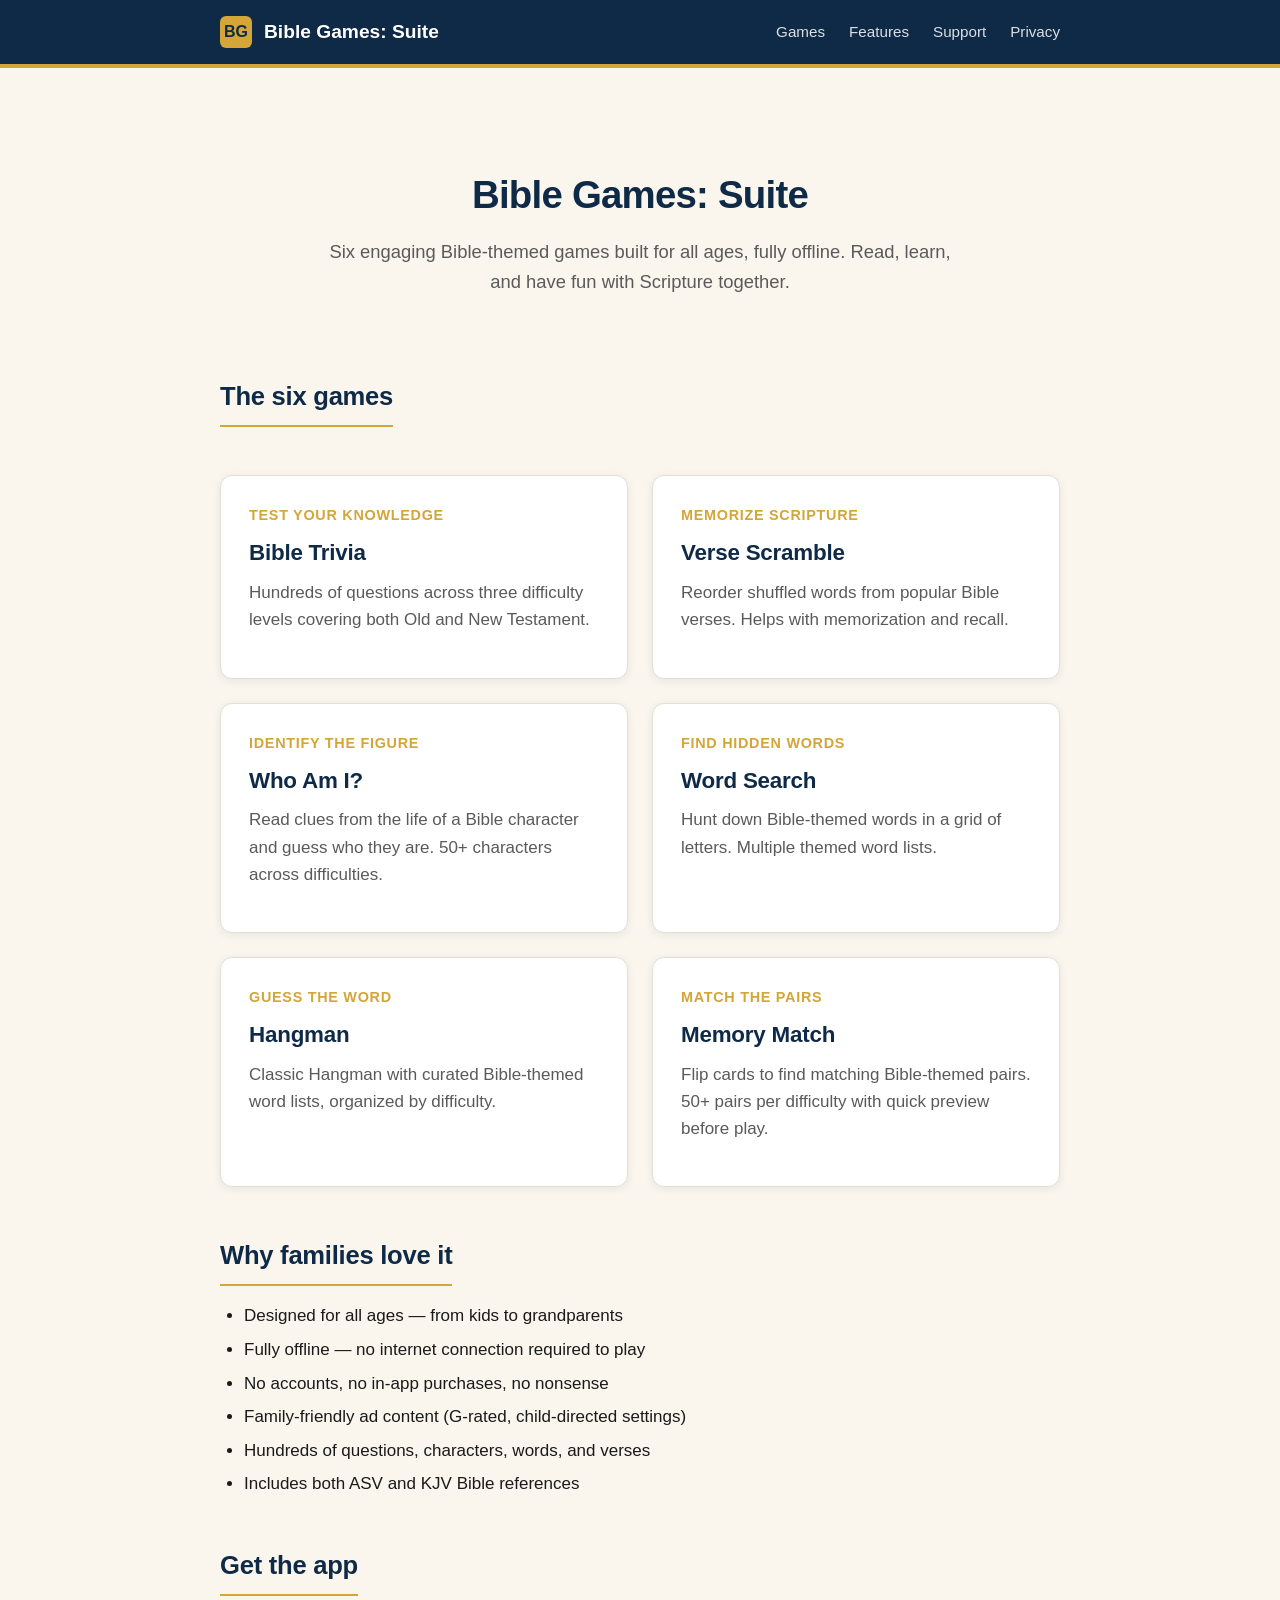
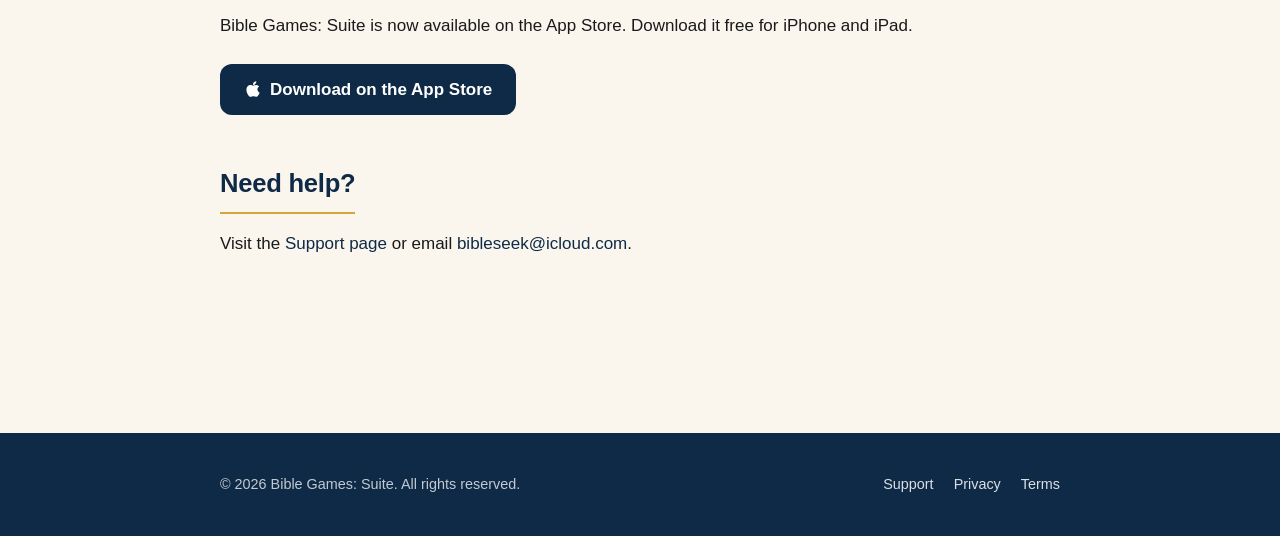
==== index.html @ 8932958c "Changing Page Link Destinations" ====
<!DOCTYPE html>
<html lang="en">
<head>
<meta charset="UTF-8">
<meta name="viewport" content="width=device-width, initial-scale=1.0">
<meta name="description" content="Bible Games: Suite &mdash; Six engaging Bible-themed games for all ages on iOS. Trivia, Verse Scramble, Who Am I?, Word Search, Hangman, and Memory Match.">
<meta name="theme-color" content="#0F2A47">
<title>Bible Games: Suite &mdash; Six Bible Games for iOS</title>
<link rel="stylesheet" href="/styles.css">
</head>
<body>

<header class="site-header">
  <div class="container">
    <a href="/" class="brand">
      <span class="brand-mark">BG</span>
      <span>Bible Games: Suite</span>
    </a>
    <nav class="site-nav" aria-label="Primary">
      <a href="#games">Games</a>
      <a href="#features">Features</a>
      <a href="/support.html">Support</a>
      <a href="/privacy.html">Privacy</a>
    </nav>
  </div>
</header>

<main>
  <div class="container">

    <section class="hero">
      <h1>Bible Games: Suite</h1>
      <p>Six engaging Bible-themed games built for all ages, fully offline. Read, learn, and have fun with Scripture together.</p>
    </section>

    <section id="games">
      <h2>The six games</h2>
      <div class="app-grid">

        <article class="app-card">
          <span class="tagline">Test your knowledge</span>
          <h3>Bible Trivia</h3>
          <p>Hundreds of questions across three difficulty levels covering both Old and New Testament.</p>
        </article>

        <article class="app-card">
          <span class="tagline">Memorize Scripture</span>
          <h3>Verse Scramble</h3>
          <p>Reorder shuffled words from popular Bible verses. Helps with memorization and recall.</p>
        </article>

        <article class="app-card">
          <span class="tagline">Identify the figure</span>
          <h3>Who Am I?</h3>
          <p>Read clues from the life of a Bible character and guess who they are. 50+ characters across difficulties.</p>
        </article>

        <article class="app-card">
          <span class="tagline">Find hidden words</span>
          <h3>Word Search</h3>
          <p>Hunt down Bible-themed words in a grid of letters. Multiple themed word lists.</p>
        </article>

        <article class="app-card">
          <span class="tagline">Guess the word</span>
          <h3>Hangman</h3>
          <p>Classic Hangman with curated Bible-themed word lists, organized by difficulty.</p>
        </article>

        <article class="app-card">
          <span class="tagline">Match the pairs</span>
          <h3>Memory Match</h3>
          <p>Flip cards to find matching Bible-themed pairs. 50+ pairs per difficulty with quick preview before play.</p>
        </article>

      </div>
    </section>

    <section id="features">
      <h2>Why families love it</h2>
      <ul>
        <li>Designed for all ages &mdash; from kids to grandparents</li>
        <li>Fully offline &mdash; no internet connection required to play</li>
        <li>No accounts, no in-app purchases, no nonsense</li>
        <li>Family-friendly ad content (G-rated, child-directed settings)</li>
        <li>Hundreds of questions, characters, words, and verses</li>
        <li>Includes both ASV and KJV Bible references</li>
      </ul>
    </section>

    <section>
      <h2>Get the app</h2>
      <p>Bible Games: Suite is now available on the App Store. Download it free for iPhone and iPad.</p>
      <div class="button-row">
        <a class="button app-store-link"
           href="https://apps.apple.com/us/app/bible-games-suite/id6762150897"
           target="_blank"
           rel="noopener"
           aria-label="Download Bible Games: Suite on the App Store">
          <svg class="app-store-icon" viewBox="0 0 384 512" aria-hidden="true" focusable="false">
            <path fill="currentColor" d="M318.7 268.7c-.2-36.7 16.4-64.4 50-84.8-18.8-26.9-47.2-41.7-84.7-44.6-35.5-2.8-74.3 20.7-88.5 20.7-15 0-49.4-19.7-76.4-19.7C63.3 141.2 4 184.8 4 273.5q0 39.3 14.4 81.2c12.8 36.7 59 126.7 107.2 125.2 25.2-.6 43-17.9 75.8-17.9 31.8 0 48.3 17.9 76.4 17.9 48.6-.7 90.4-82.5 102.6-119.3-65.2-30.7-61.7-90-61.7-91.9zm-56.6-164.2c27.3-32.4 24.8-61.9 24-72.5-24.1 1.4-52 16.4-67.9 34.9-17.5 19.8-27.8 44.3-25.6 71.9 26.1 2 49.9-11.4 69.5-34.3z"/>
          </svg>
          Download on the App Store
        </a>
      </div>
    </section>

    <section>
      <h2>Need help?</h2>
      <p>Visit the <a href="/support.html">Support page</a> or email <a href="mailto:bibleseek@icloud.com?subject=Bible%20Games">bibleseek@icloud.com</a>.</p>
    </section>

  </div>
</main>

<footer class="site-footer">
  <div class="container">
    <div>&copy; 2026 Bible Games: Suite. All rights reserved.</div>
    <div class="footer-links">
      <a href="/support.html">Support</a>
      <a href="/privacy.html">Privacy</a>
      <a href="/terms.html">Terms</a>
    </div>
  </div>
</footer>

</body>
</html>
---- styles.css ----
/* ============================================================
   Bible Seek developer hub
   Shared stylesheet for all pages
   ============================================================ */

:root {
  --navy: #0F2A47;
  --navy-soft: #1B3C61;
  --gold: #D4A537;
  --gold-soft: #E8C46A;
  --bg: #FAF6EE;
  --card: #FFFFFF;
  --text: #1A1A1A;
  --text-muted: #5A5A5A;
  --border: #E5DFD2;
  --shadow: 0 2px 8px rgba(15, 42, 71, 0.08);
  --shadow-lg: 0 6px 24px rgba(15, 42, 71, 0.12);
  --radius: 12px;
}

* {
  box-sizing: border-box;
  margin: 0;
  padding: 0;
}

html {
  scroll-behavior: smooth;
}

body {
  font-family: -apple-system, BlinkMacSystemFont, "Segoe UI", Roboto,
    "Helvetica Neue", Arial, sans-serif;
  font-size: 17px;
  line-height: 1.6;
  color: var(--text);
  background: var(--bg);
  -webkit-font-smoothing: antialiased;
  -moz-osx-font-smoothing: grayscale;
}

a {
  color: var(--navy);
  text-decoration: none;
  border-bottom: 1px solid transparent;
  transition: border-color 0.15s ease, color 0.15s ease;
}

a:hover,
a:focus {
  border-bottom-color: var(--gold);
}

a:focus-visible {
  outline: 3px solid var(--gold-soft);
  outline-offset: 2px;
  border-radius: 2px;
}

/* ----- Header ----- */

.site-header {
  background: var(--navy);
  color: #fff;
  padding: 1rem 0;
  border-bottom: 4px solid var(--gold);
}

.site-header .container {
  display: flex;
  align-items: center;
  justify-content: space-between;
  flex-wrap: wrap;
  gap: 1rem;
}

.site-header .brand {
  display: flex;
  align-items: center;
  gap: 0.75rem;
  font-weight: 700;
  font-size: 1.2rem;
  color: #fff;
  border-bottom: none;
}

.site-header .brand-mark {
  width: 32px;
  height: 32px;
  background: var(--gold);
  border-radius: 6px;
  display: flex;
  align-items: center;
  justify-content: center;
  color: var(--navy);
  font-weight: 800;
  font-size: 1rem;
}

.site-nav {
  display: flex;
  gap: 1.5rem;
  flex-wrap: wrap;
}

.site-nav a {
  color: rgba(255, 255, 255, 0.85);
  font-size: 0.95rem;
  border-bottom: none;
}

.site-nav a:hover,
.site-nav a:focus {
  color: var(--gold-soft);
  border-bottom: none;
}

/* ----- Layout ----- */

.container {
  max-width: 880px;
  margin: 0 auto;
  padding: 0 1.25rem;
}

main {
  padding: 3rem 0 4rem;
}

section {
  margin-bottom: 3rem;
}

/* ----- Hero ----- */

.hero {
  text-align: center;
  padding: 3rem 0 2rem;
}

.hero h1 {
  font-size: 2.4rem;
  font-weight: 800;
  color: var(--navy);
  margin-bottom: 0.75rem;
  letter-spacing: -0.02em;
}

.hero p {
  font-size: 1.15rem;
  color: var(--text-muted);
  max-width: 640px;
  margin: 0 auto;
}

/* ----- Typography ----- */

h1,
h2,
h3 {
  color: var(--navy);
  letter-spacing: -0.01em;
}

h2 {
  font-size: 1.6rem;
  margin-bottom: 1rem;
  padding-bottom: 0.5rem;
  border-bottom: 2px solid var(--gold);
  display: inline-block;
}

h3 {
  font-size: 1.2rem;
  margin: 1.5rem 0 0.5rem;
}

p {
  margin-bottom: 1rem;
}

ul,
ol {
  margin: 0 0 1rem 1.5rem;
}

li {
  margin-bottom: 0.4rem;
}

/* ----- App cards ----- */

.app-grid {
  display: grid;
  grid-template-columns: repeat(auto-fit, minmax(280px, 1fr));
  gap: 1.5rem;
  margin-top: 2rem;
}

.app-card {
  background: var(--card);
  border-radius: var(--radius);
  padding: 1.75rem;
  box-shadow: var(--shadow);
  border: 1px solid var(--border);
  transition: transform 0.2s ease, box-shadow 0.2s ease;
  display: flex;
  flex-direction: column;
}

.app-card:hover {
  transform: translateY(-2px);
  box-shadow: var(--shadow-lg);
}

.app-card h3 {
  margin-top: 0;
  color: var(--navy);
  font-size: 1.4rem;
}

.app-card .tagline {
  color: var(--gold);
  font-weight: 600;
  font-size: 0.9rem;
  text-transform: uppercase;
  letter-spacing: 0.05em;
  margin-bottom: 0.5rem;
}

.app-card p {
  color: var(--text-muted);
  flex: 1;
}

.app-card .card-link {
  display: inline-block;
  margin-top: 1rem;
  font-weight: 600;
  color: var(--navy);
  border-bottom: 2px solid var(--gold);
  align-self: flex-start;
}

/* ----- Buttons ----- */

.button {
  display: inline-block;
  background: var(--navy);
  color: #fff;
  padding: 0.75rem 1.5rem;
  border-radius: var(--radius);
  font-weight: 600;
  border-bottom: none;
  transition: background 0.15s ease, transform 0.15s ease;
}

.button:hover,
.button:focus {
  background: var(--navy-soft);
  border-bottom: none;
  transform: translateY(-1px);
}

.button.secondary {
  background: transparent;
  color: var(--navy);
  border: 2px solid var(--navy);
}

.button.secondary:hover,
.button.secondary:focus {
  background: var(--navy);
  color: #fff;
}

.button-row {
  display: flex;
  gap: 0.75rem;
  flex-wrap: wrap;
  margin-top: 1.5rem;
}

/* ----- Legal / long-form pages ----- */

.legal h1 {
  font-size: 2rem;
  margin-bottom: 0.5rem;
}

.legal .meta {
  color: var(--text-muted);
  font-size: 0.95rem;
  margin-bottom: 2rem;
}

.legal h2 {
  font-size: 1.3rem;
  margin-top: 2.5rem;
  display: block;
  border-bottom: 2px solid var(--gold);
  padding-bottom: 0.4rem;
}

.legal h3 {
  font-size: 1.05rem;
  color: var(--navy-soft);
  margin-top: 1.5rem;
}

.legal .toc {
  background: var(--card);
  border: 1px solid var(--border);
  border-radius: var(--radius);
  padding: 1.5rem 1.5rem 1.5rem 3rem;
  margin: 2rem 0;
}

.legal .toc h2 {
  margin-top: 0;
  border: none;
  padding: 0;
  font-size: 1.1rem;
  margin-left: -1.5rem;
  display: block;
}

.legal .toc ol {
  margin-bottom: 0;
}

.legal .summary {
  background: rgba(212, 165, 55, 0.08);
  border-left: 4px solid var(--gold);
  padding: 1.25rem 1.5rem;
  border-radius: 0 var(--radius) var(--radius) 0;
  margin: 1.5rem 0 2rem;
}

.legal .in-short {
  font-style: italic;
  color: var(--text-muted);
  margin: 0.5rem 0 1rem;
  padding-left: 1rem;
  border-left: 3px solid var(--gold-soft);
}

/* ----- Contact / support ----- */

.contact-card {
  background: var(--card);
  border-radius: var(--radius);
  padding: 2rem;
  border: 1px solid var(--border);
  box-shadow: var(--shadow);
  margin-top: 2rem;
  text-align: center;
}

.contact-card .email {
  font-size: 1.2rem;
  font-weight: 600;
  color: var(--navy);
  word-break: break-all;
}

/* ----- Footer ----- */

.site-footer {
  background: var(--navy);
  color: rgba(255, 255, 255, 0.75);
  padding: 2.5rem 0;
  margin-top: 4rem;
  font-size: 0.9rem;
}

.site-footer .container {
  display: flex;
  justify-content: space-between;
  align-items: center;
  flex-wrap: wrap;
  gap: 1rem;
}

.site-footer .footer-links {
  display: flex;
  gap: 1.25rem;
  flex-wrap: wrap;
}

.site-footer .footer-links a {
  color: rgba(255, 255, 255, 0.85);
  border-bottom: none;
}

.site-footer .footer-links a:hover,
.site-footer .footer-links a:focus {
  color: var(--gold-soft);
}

/* ----- Responsive tweaks ----- */

@media (max-width: 640px) {
  body {
    font-size: 16px;
  }

  .hero h1 {
    font-size: 1.8rem;
  }

  .hero p {
    font-size: 1rem;
  }

  main {
    padding: 2rem 0 3rem;
  }

  .site-footer .container {
    justify-content: center;
    text-align: center;
  }
}

/* ----- App Store download CTA ----- */
.app-store-link {
  display: inline-flex;
  align-items: center;
  gap: 0.5rem;
}

.app-store-icon {
  width: 18px;
  height: 18px;
  flex-shrink: 0;
}
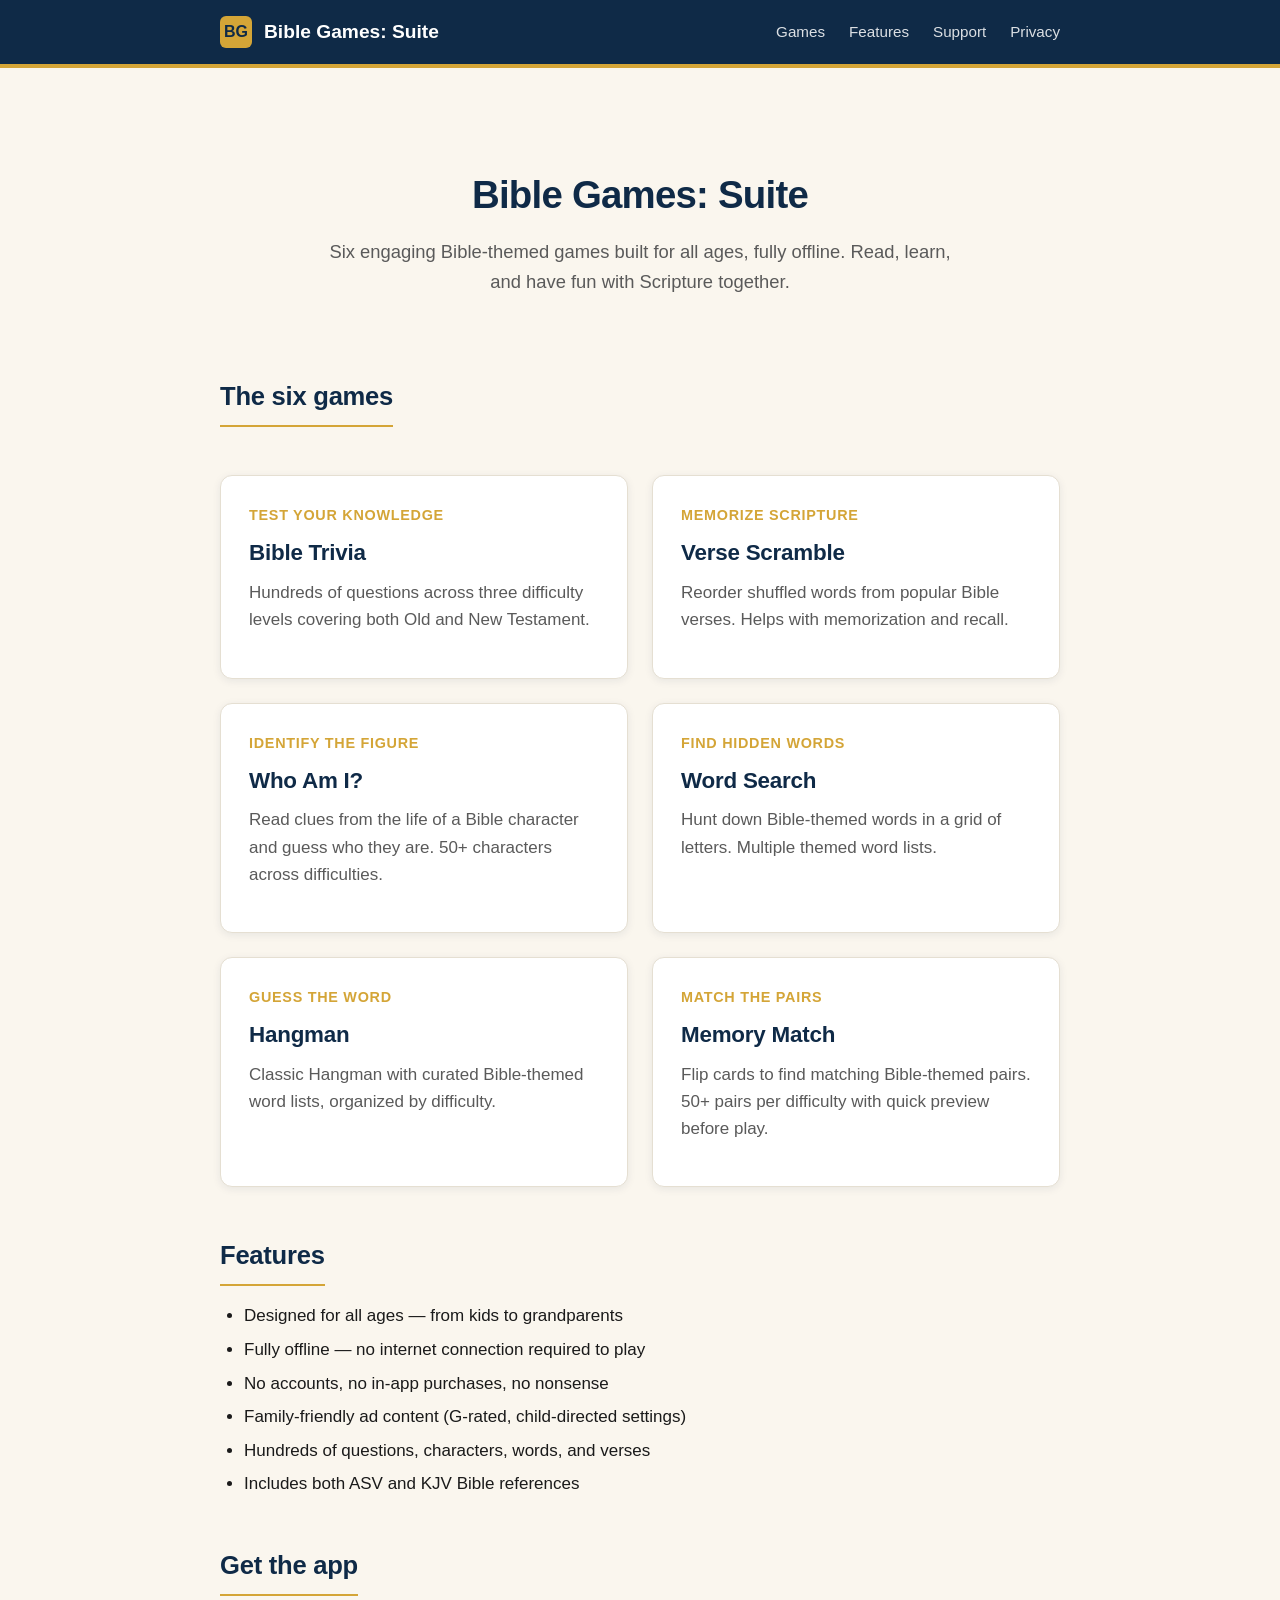
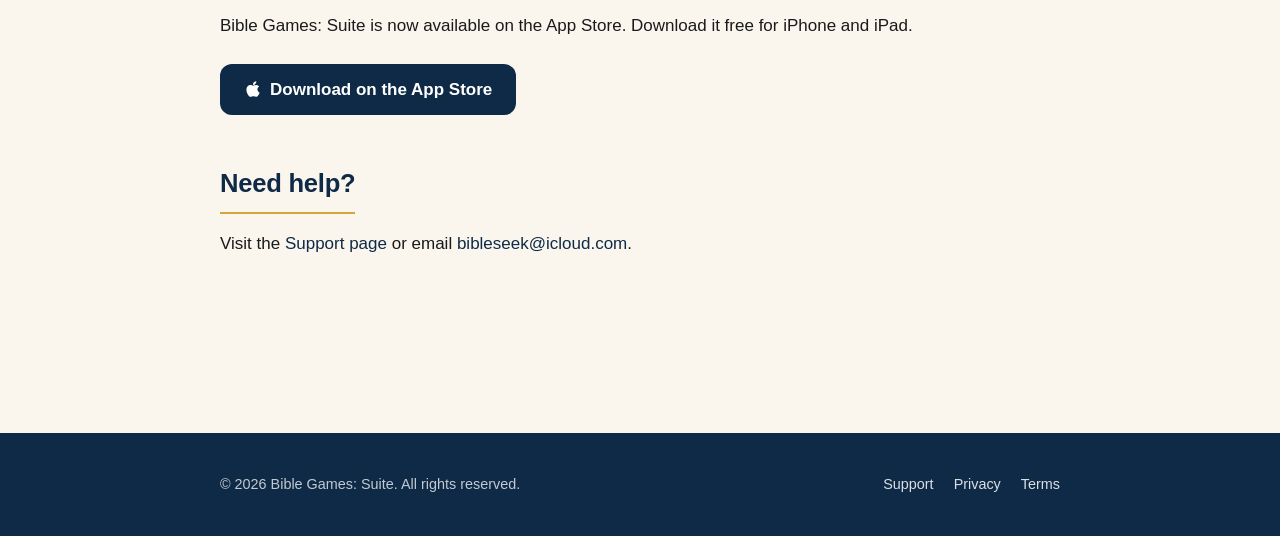
==== commit f3ff9931: "Rename 'Why families love it' to 'Features' for inclusivity and objectivity" ====
--- a/index.html
+++ b/index.html
@@ -77,7 +77,7 @@
     </section>
 
     <section id="features">
-      <h2>Why families love it</h2>
+      <h2>Features</h2>
       <ul>
         <li>Designed for all ages &mdash; from kids to grandparents</li>
         <li>Fully offline &mdash; no internet connection required to play</li>
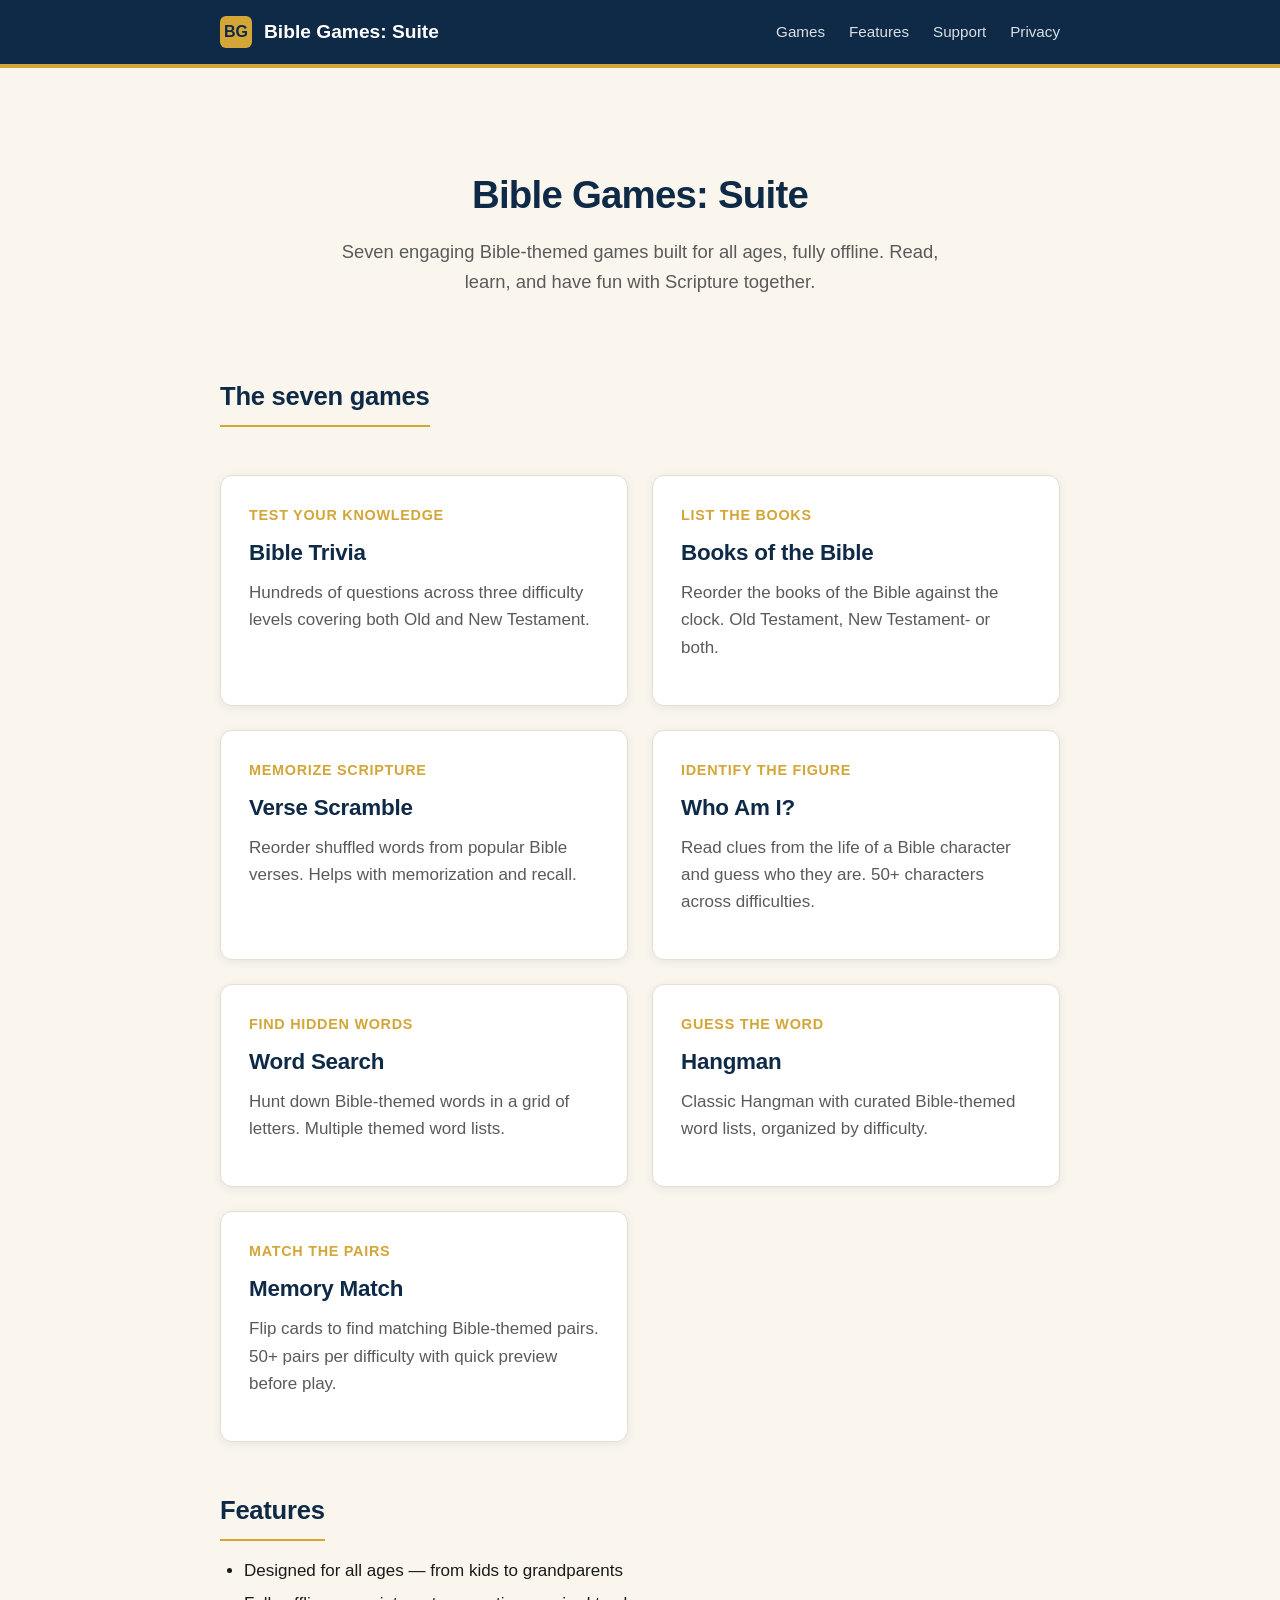
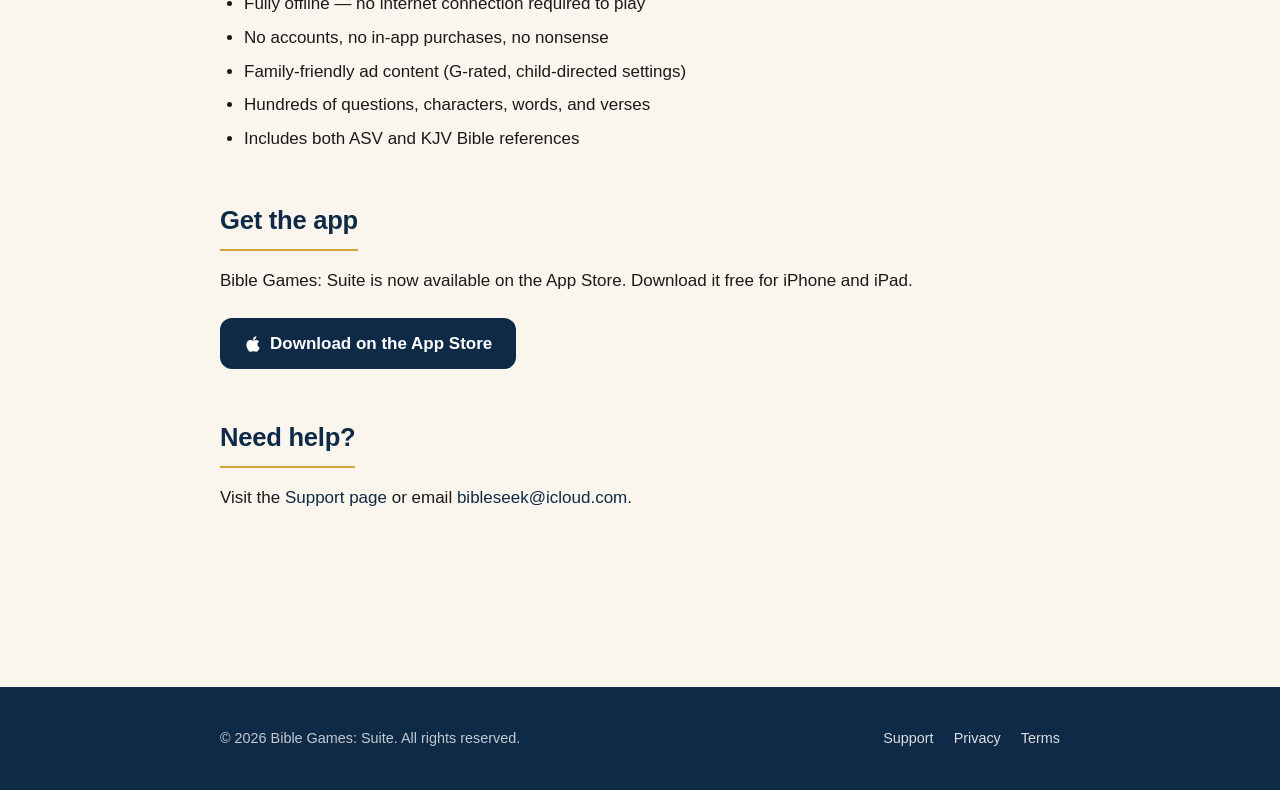
==== commit 0ffe5a28: "Add Books of the Bible game; update counts Introduce a new 'Books of the Bible' app-card that challe" ====
--- a/index.html
+++ b/index.html
@@ -30,17 +30,23 @@
 
     <section class="hero">
       <h1>Bible Games: Suite</h1>
-      <p>Six engaging Bible-themed games built for all ages, fully offline. Read, learn, and have fun with Scripture together.</p>
+      <p>Seven engaging Bible-themed games built for all ages, fully offline. Read, learn, and have fun with Scripture together.</p>
     </section>
 
     <section id="games">
-      <h2>The six games</h2>
+      <h2>The seven games</h2>
       <div class="app-grid">
 
         <article class="app-card">
           <span class="tagline">Test your knowledge</span>
           <h3>Bible Trivia</h3>
           <p>Hundreds of questions across three difficulty levels covering both Old and New Testament.</p>
+        </article>
+
+        <article class="app-card">
+          <span class="tagline">List the Books</span>
+          <h3>Books of the Bible</h3>
+          <p>Reorder the books of the Bible against the clock. Old Testament, New Testament- or both.</p>
         </article>
 
         <article class="app-card">
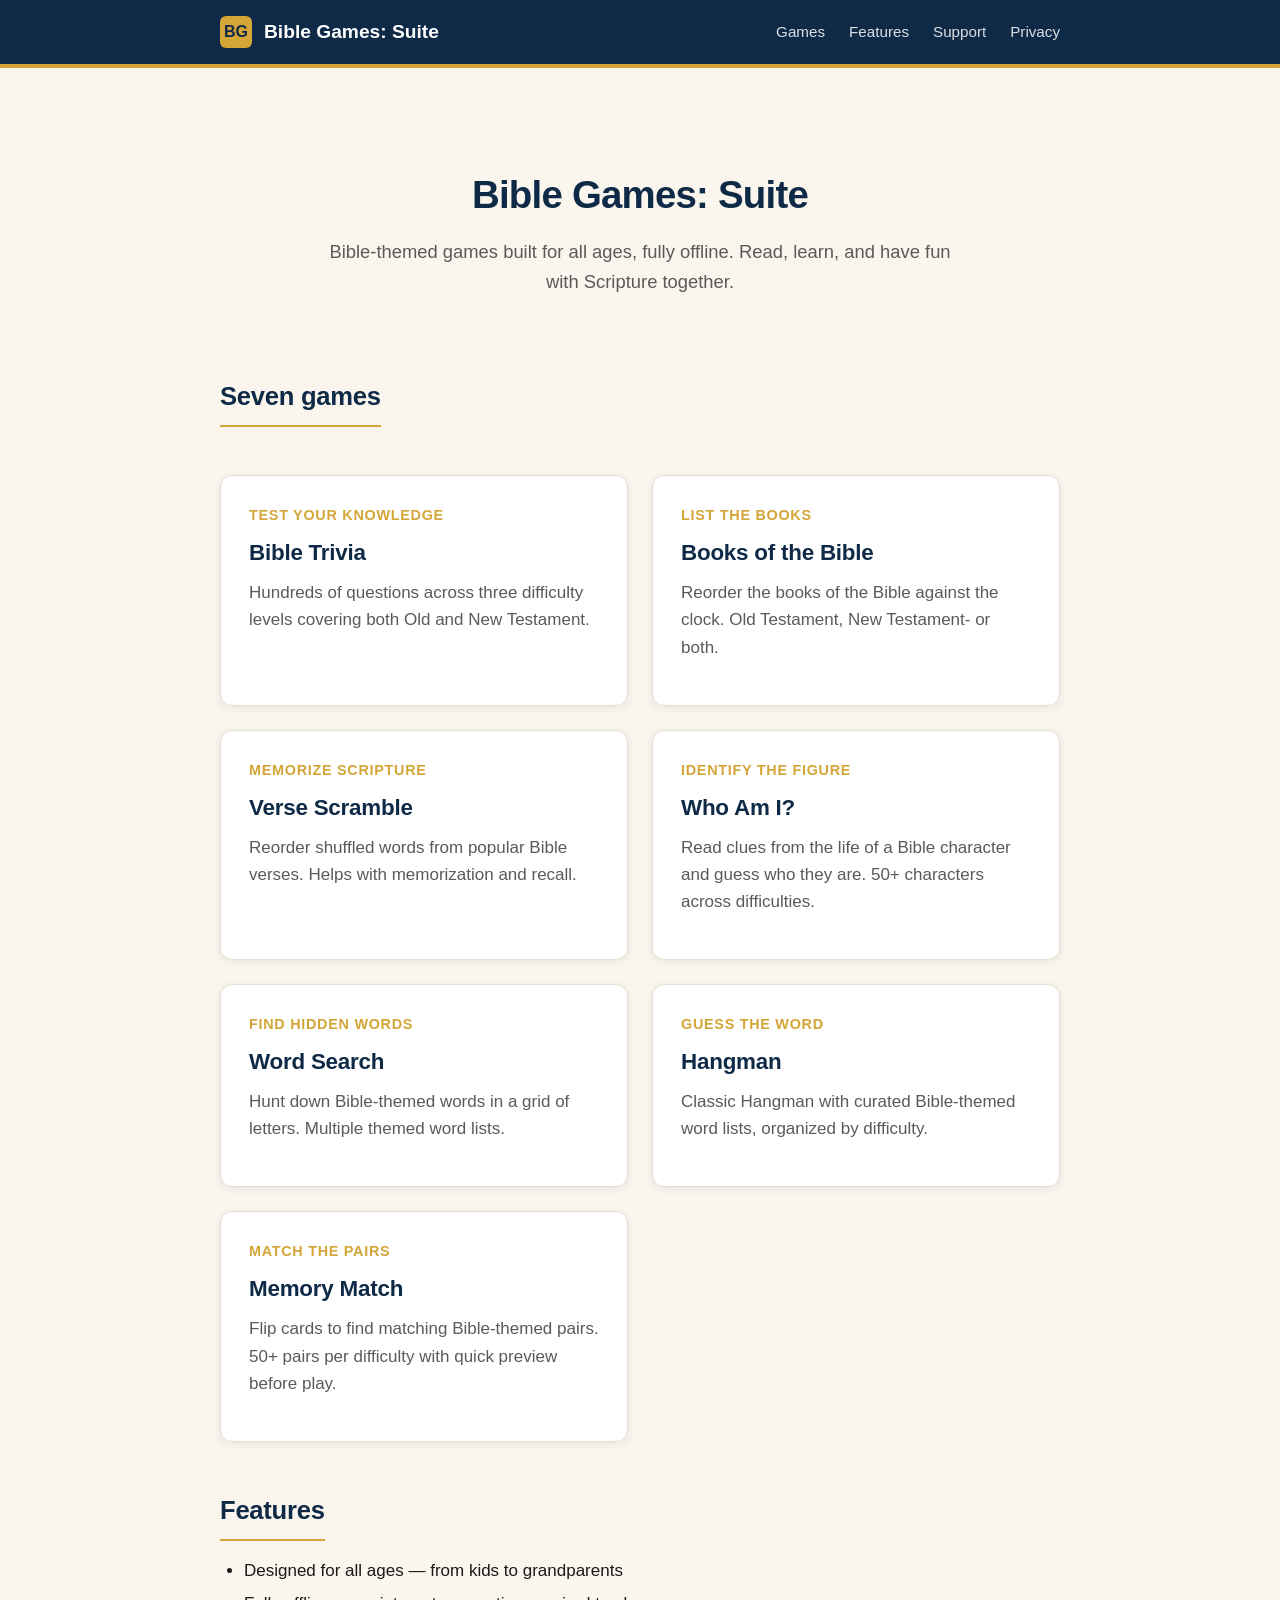
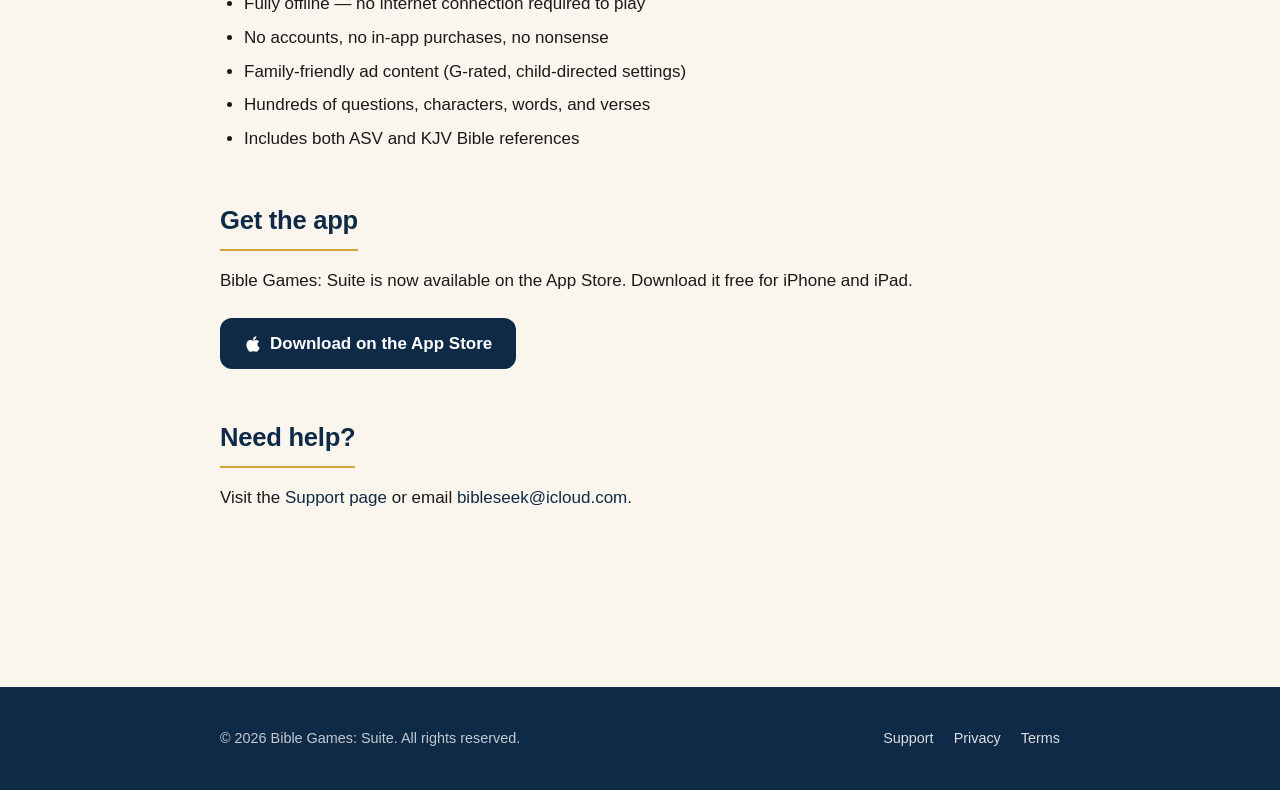
==== commit be5312b4: "Reduce Section Redundancy Minor copy edits in index.html: simplify the hero paragraph by removing th" ====
--- a/index.html
+++ b/index.html
@@ -30,11 +30,11 @@
 
     <section class="hero">
       <h1>Bible Games: Suite</h1>
-      <p>Seven engaging Bible-themed games built for all ages, fully offline. Read, learn, and have fun with Scripture together.</p>
+      <p>Bible-themed games built for all ages, fully offline. Read, learn, and have fun with Scripture together.</p>
     </section>
 
     <section id="games">
-      <h2>The seven games</h2>
+      <h2>Seven games</h2>
       <div class="app-grid">
 
         <article class="app-card">
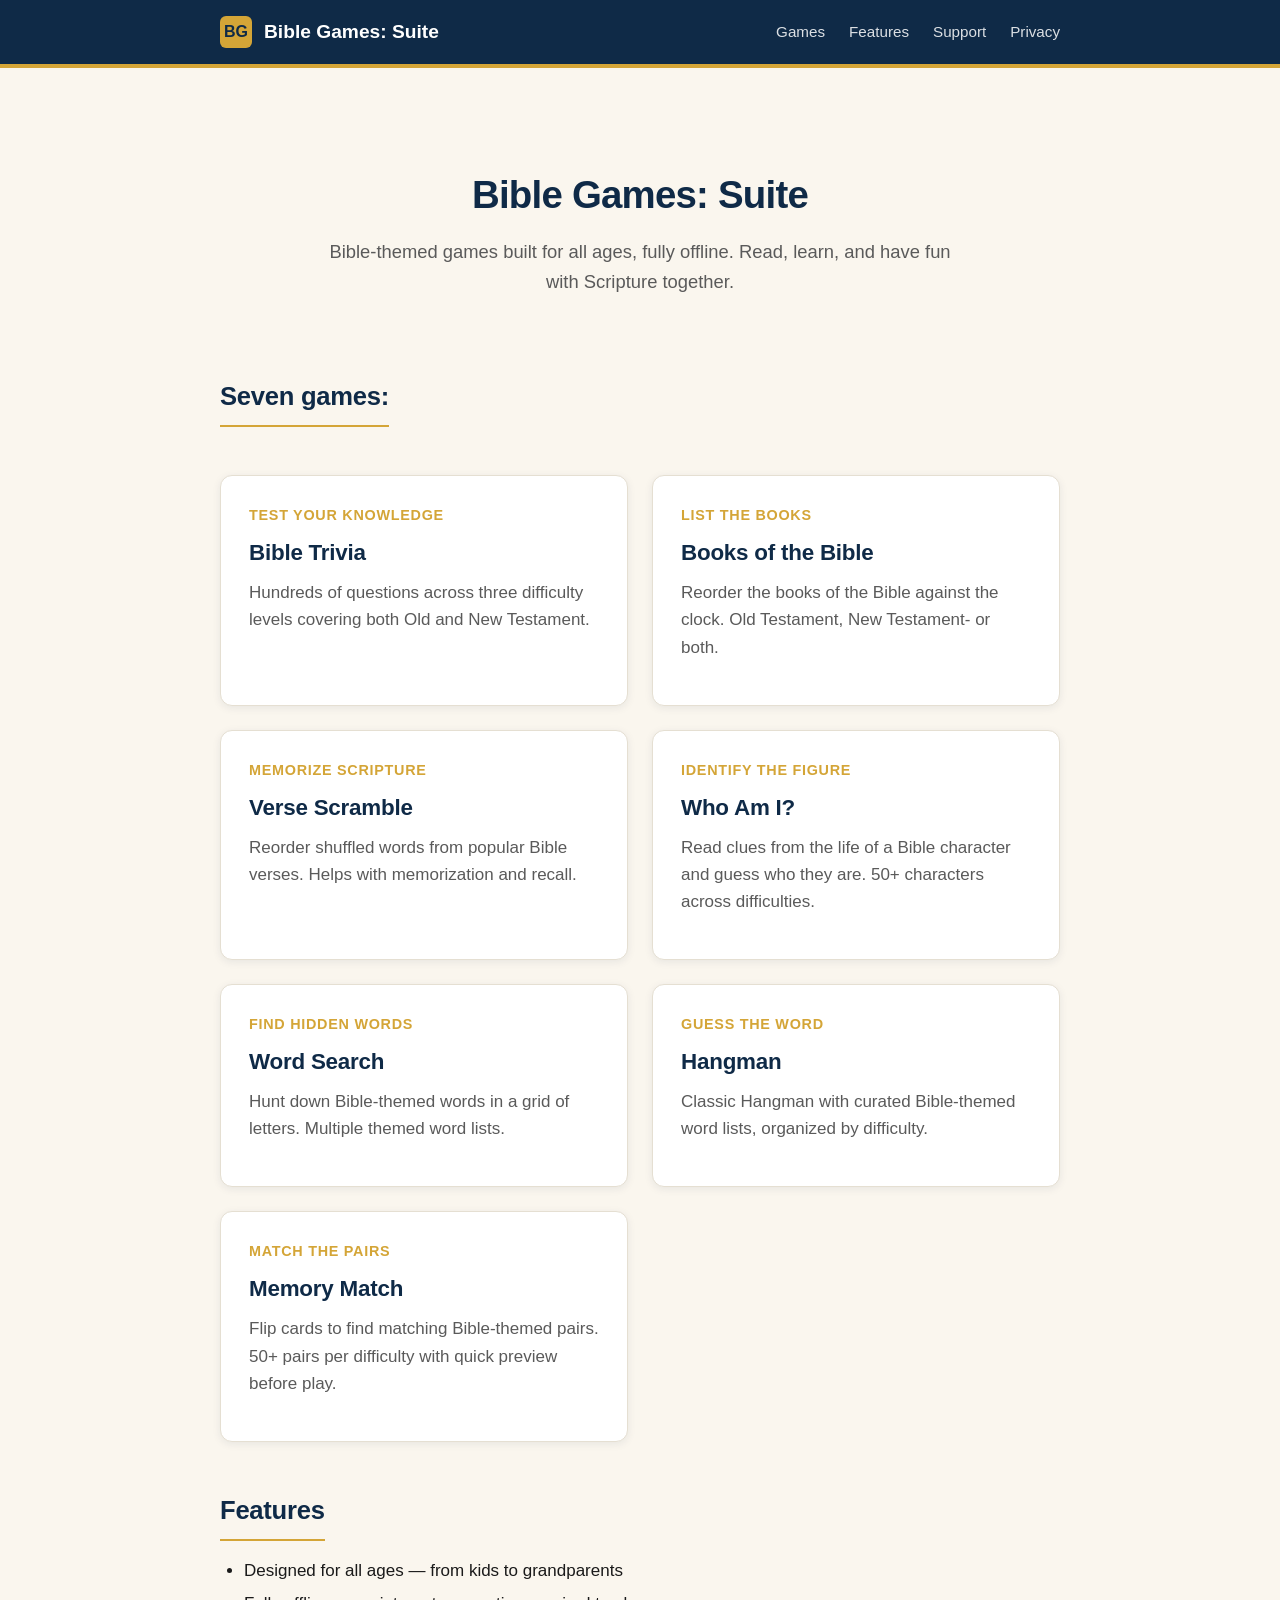
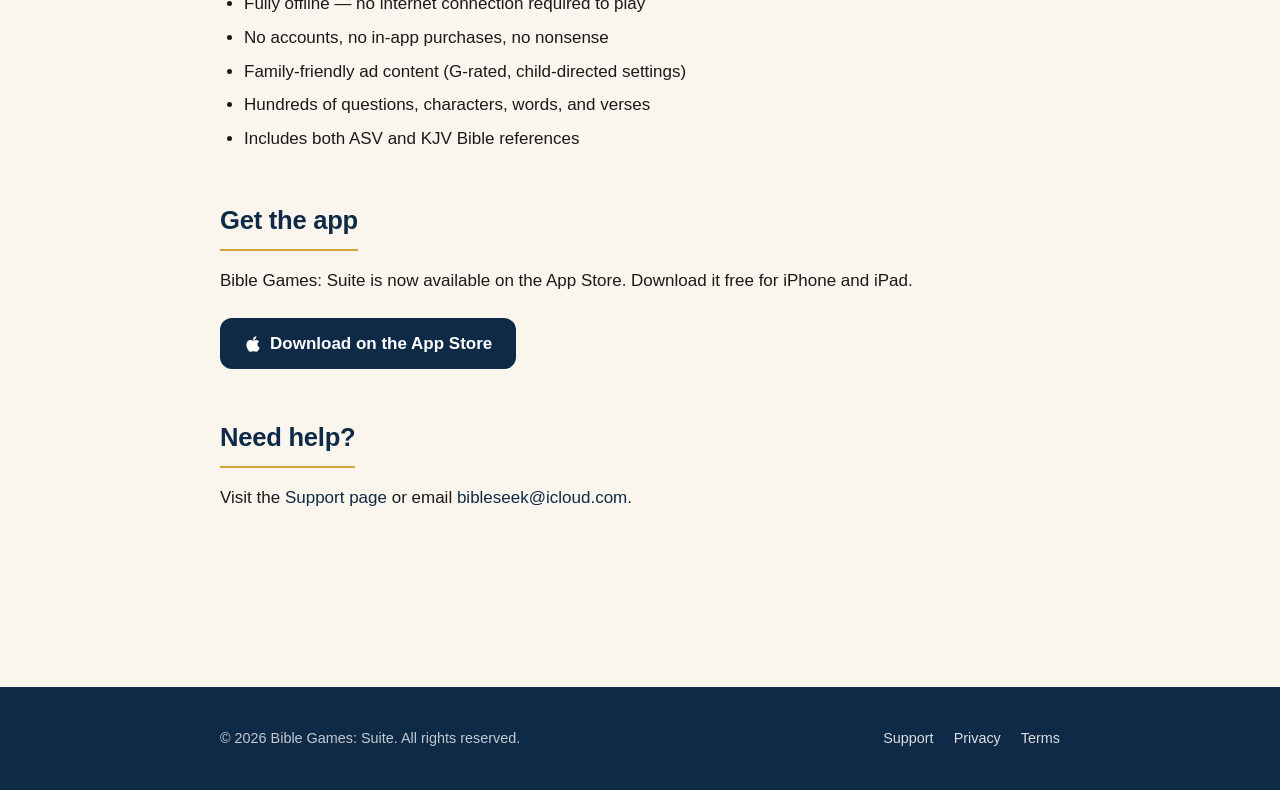
==== commit 8334cb0a: "Update index.html" ====
--- a/index.html
+++ b/index.html
@@ -34,7 +34,7 @@
     </section>
 
     <section id="games">
-      <h2>Seven games</h2>
+      <h2>Seven games:</h2>
       <div class="app-grid">
 
         <article class="app-card">
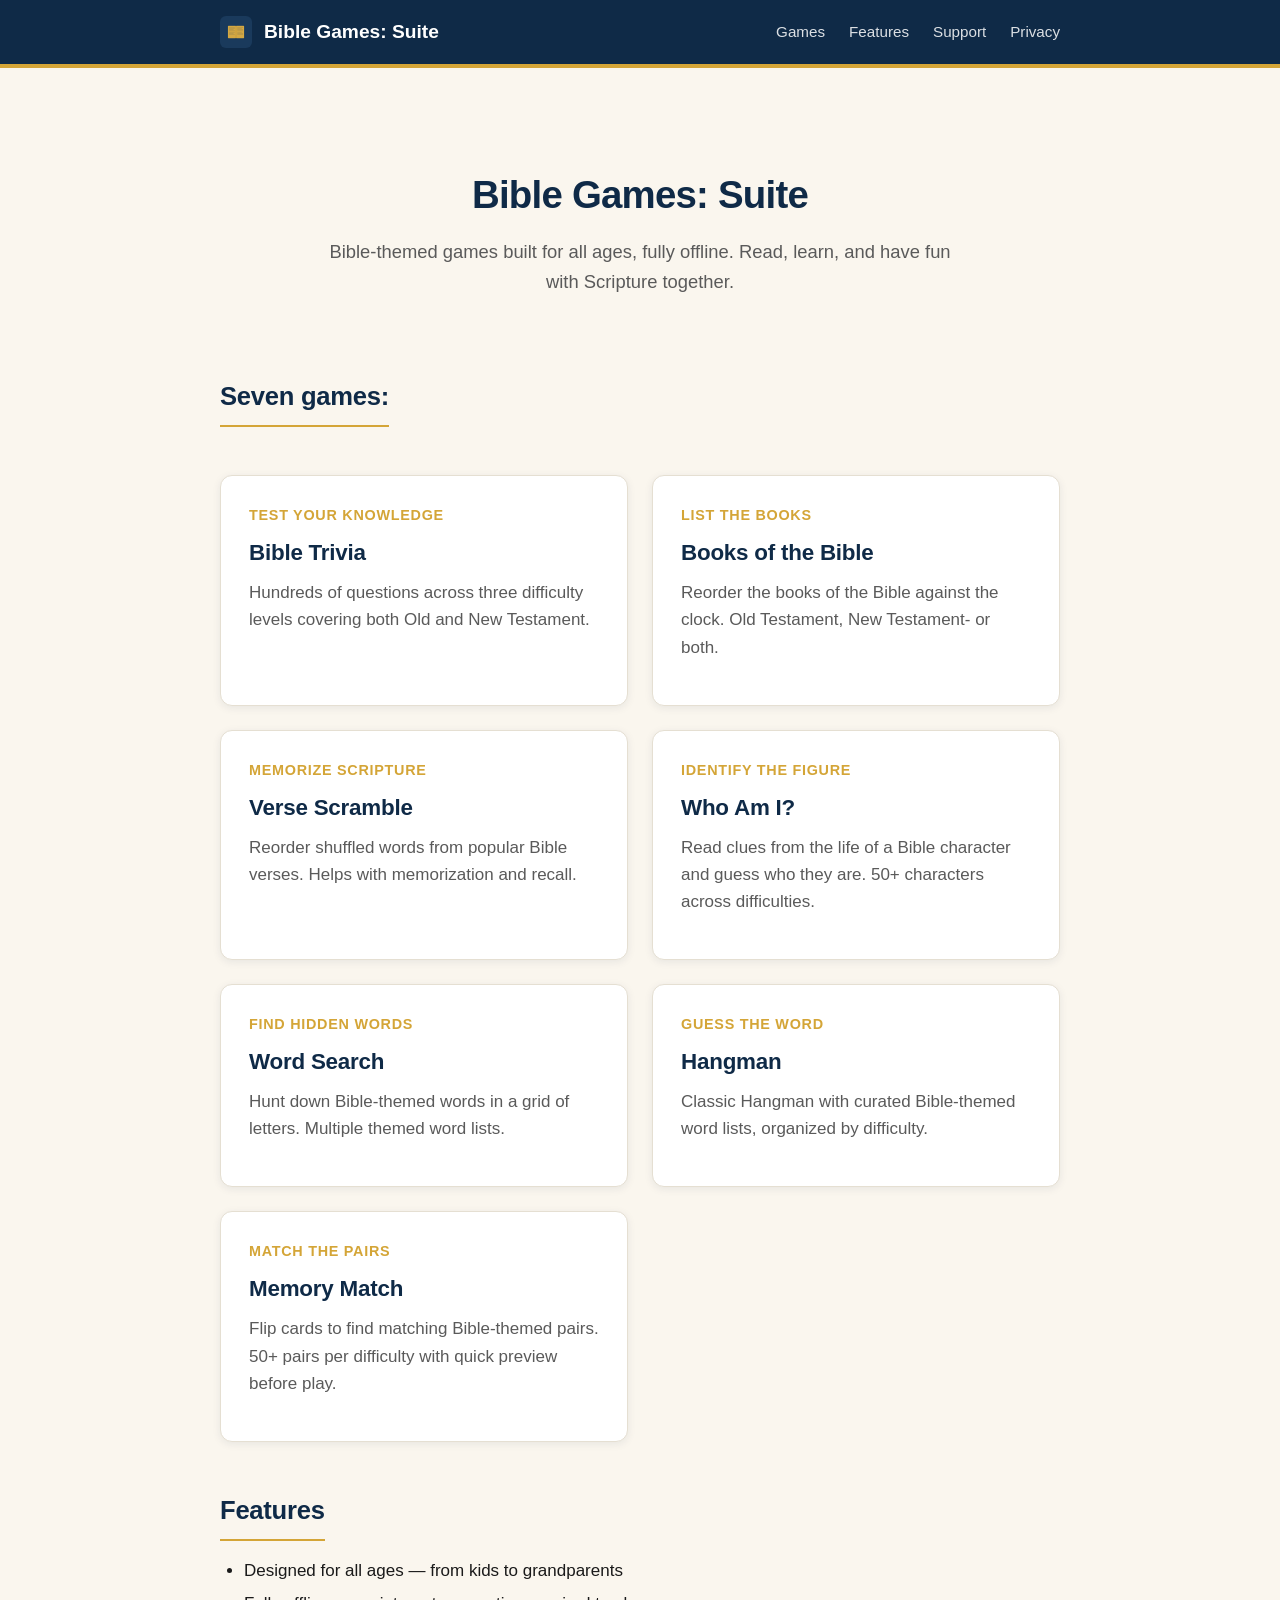
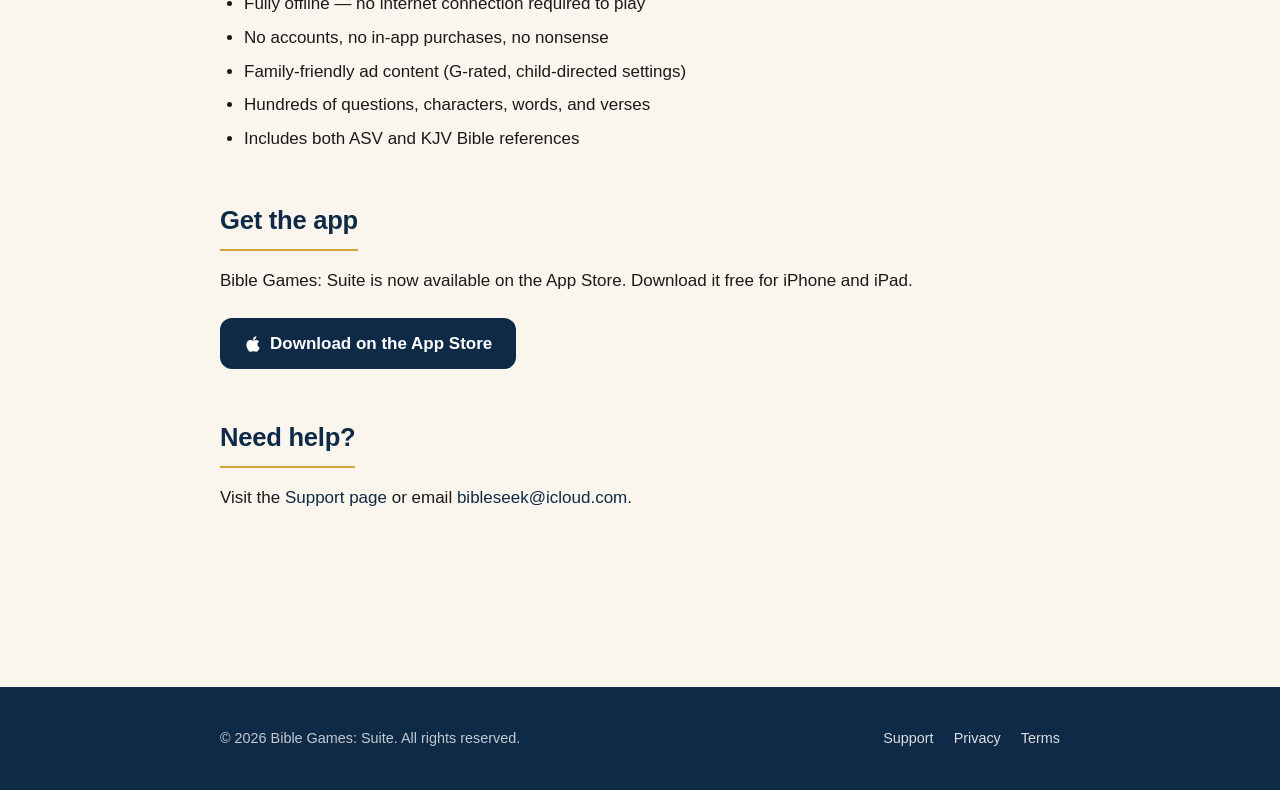
==== commit ccab44b7: "Use favicon as header brand logo Replace the textual 'BG' brand mark with an <img> using /favicon.pn" ====
--- a/index.html
+++ b/index.html
@@ -7,13 +7,25 @@
 <meta name="theme-color" content="#0F2A47">
 <title>Bible Games: Suite &mdash; Six Bible Games for iOS</title>
 <link rel="stylesheet" href="/styles.css">
+<link rel="icon" type="image/png" href="/favicon.png">
+<link rel="apple-touch-icon" href="/favicon.png">
+<style>
+  /* App logo in the header brand mark. */
+  .site-header .brand-logo {
+    width: 32px;
+    height: 32px;
+    border-radius: 6px;
+    object-fit: cover;
+    display: block;
+  }
+</style>
 </head>
 <body>
 
 <header class="site-header">
   <div class="container">
     <a href="/" class="brand">
-      <span class="brand-mark">BG</span>
+      <img src="/favicon.png" alt="Bible Games: Suite logo" class="brand-logo" width="32" height="32">
       <span>Bible Games: Suite</span>
     </a>
     <nav class="site-nav" aria-label="Primary">
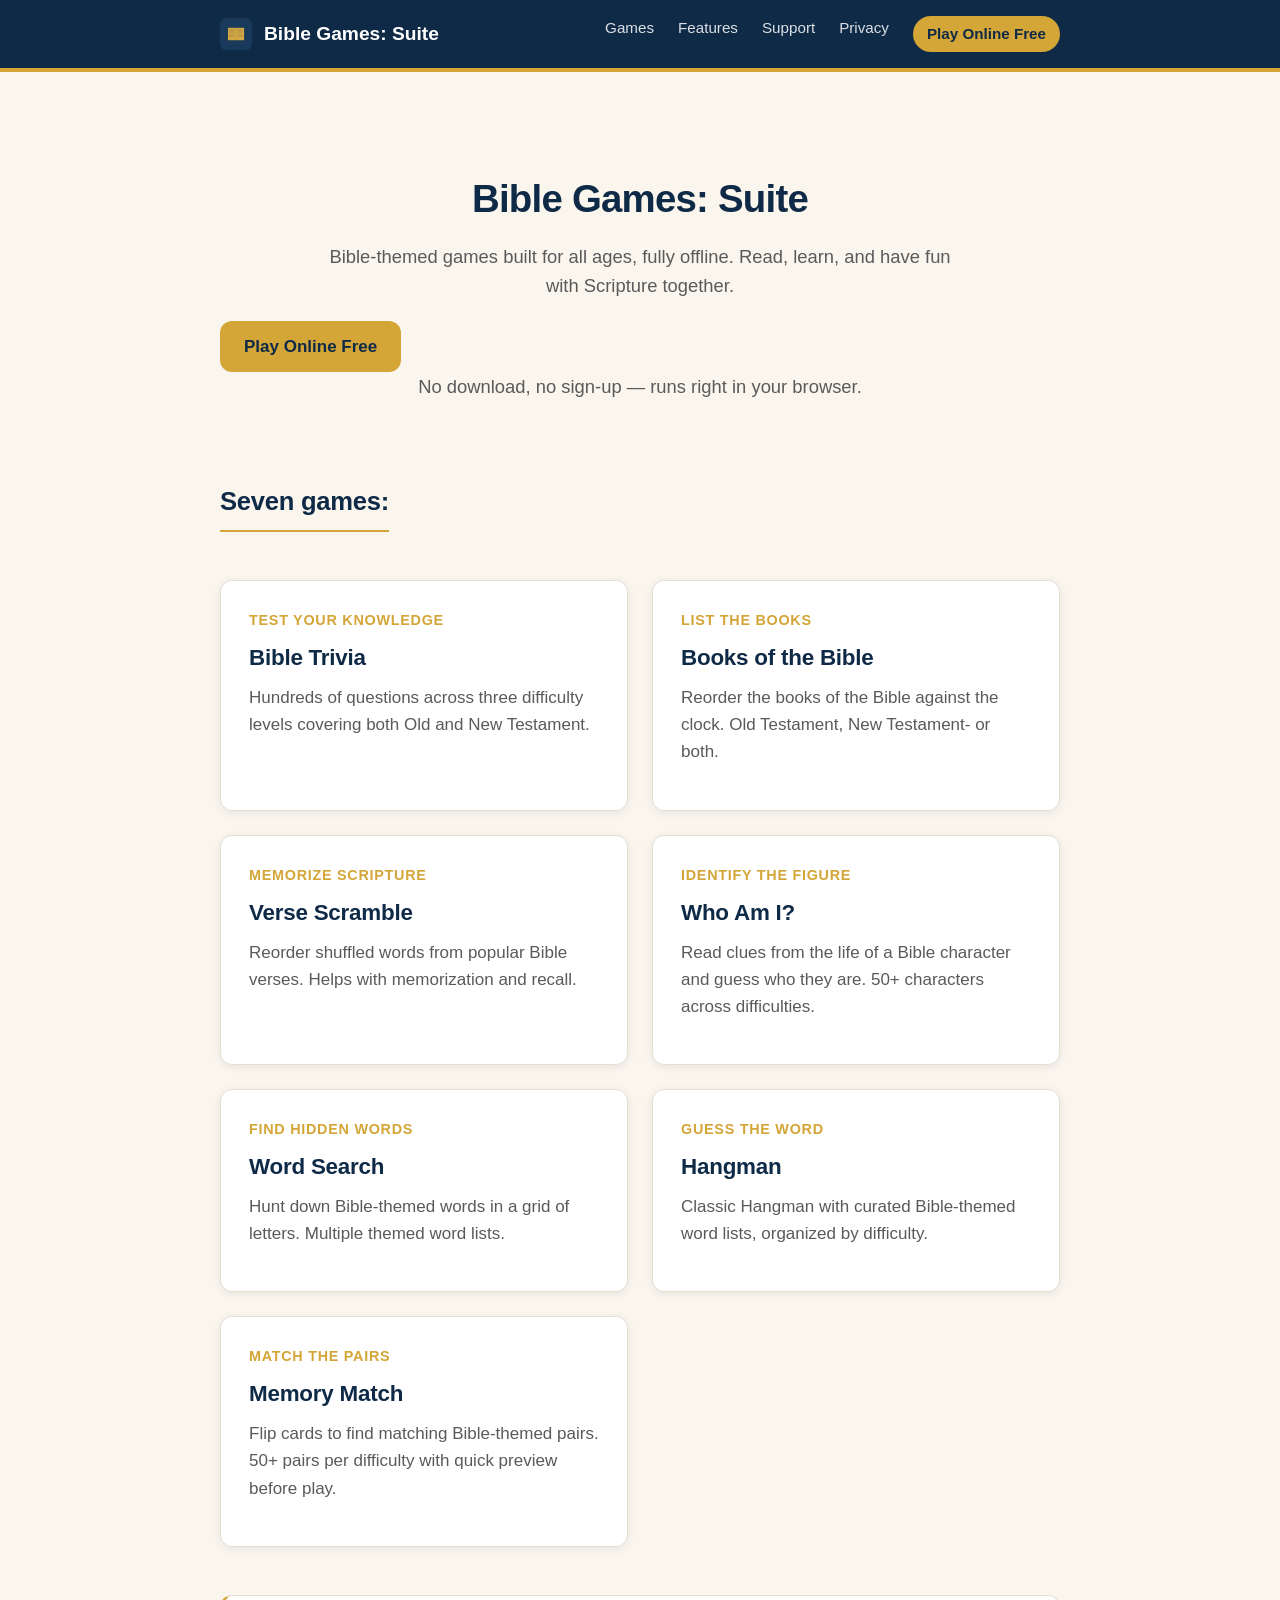
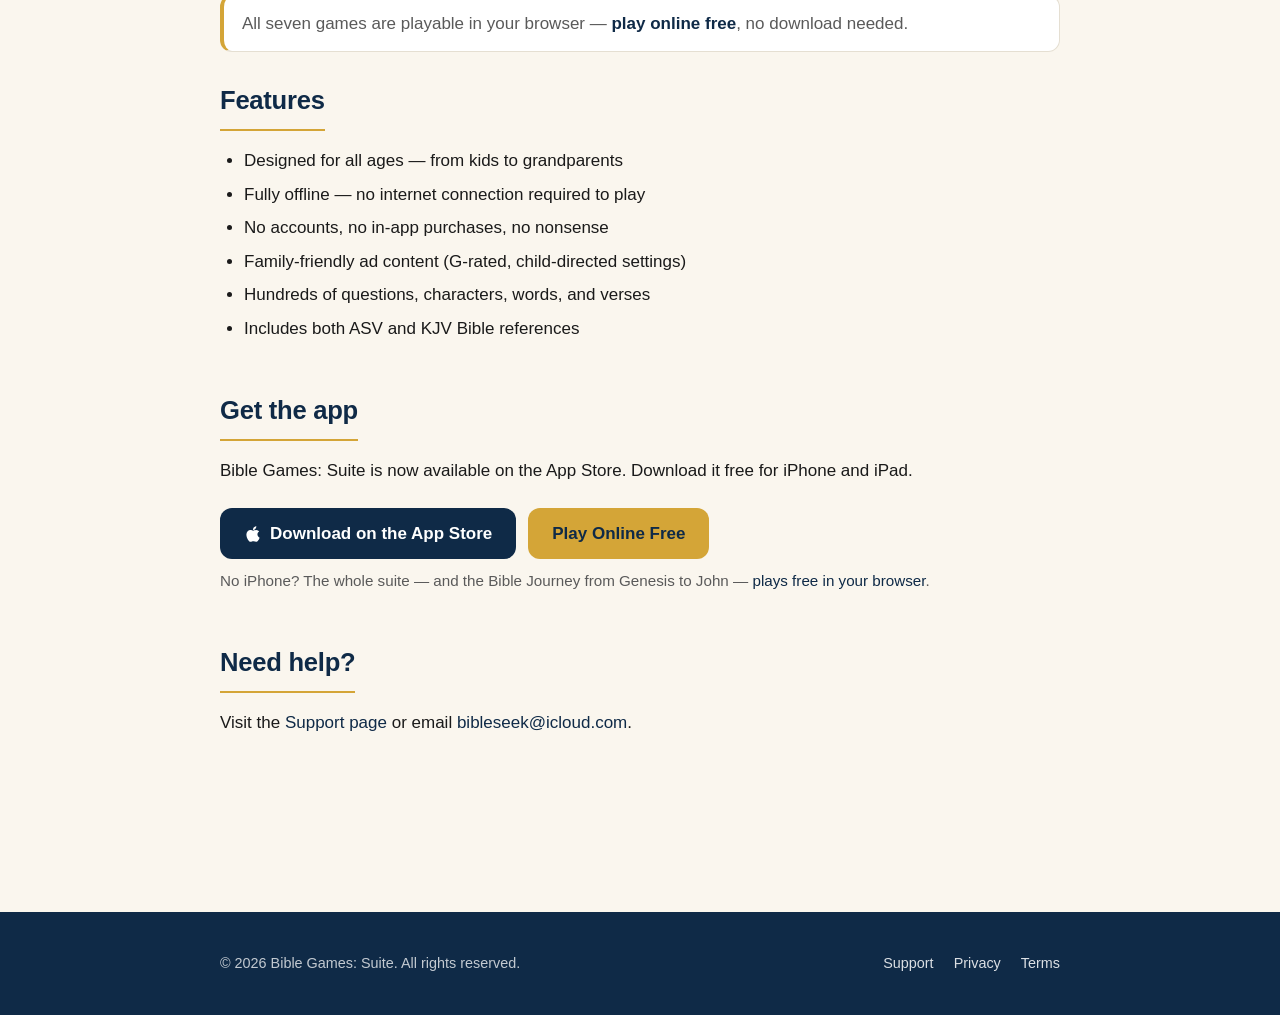
==== commit e5d8d281: "Add the web edition at /play/ and link it from the site Bible Games now plays in the browser: all se" ====
--- a/index.html
+++ b/index.html
@@ -3,9 +3,9 @@
 <head>
 <meta charset="UTF-8">
 <meta name="viewport" content="width=device-width, initial-scale=1.0">
-<meta name="description" content="Bible Games: Suite &mdash; Six engaging Bible-themed games for all ages on iOS. Trivia, Verse Scramble, Who Am I?, Word Search, Hangman, and Memory Match.">
+<meta name="description" content="Bible Games: Suite &mdash; seven Bible games and a guided Bible Journey from Genesis to John, for all ages. Play free in your browser, or download for iPhone and iPad.">
 <meta name="theme-color" content="#0F2A47">
-<title>Bible Games: Suite &mdash; Six Bible Games for iOS</title>
+<title>Bible Games: Suite &mdash; Play Seven Bible Games Free Online</title>
 <link rel="stylesheet" href="/styles.css">
 <link rel="icon" type="image/png" href="/favicon.png">
 <link rel="apple-touch-icon" href="/favicon.png">
@@ -33,6 +33,8 @@
       <a href="#features">Features</a>
       <a href="/support.html">Support</a>
       <a href="/privacy.html">Privacy</a>
+
+      <a href="/play/" class="nav-play">Play Online Free</a>
     </nav>
   </div>
 </header>
@@ -43,6 +45,10 @@
     <section class="hero">
       <h1>Bible Games: Suite</h1>
       <p>Bible-themed games built for all ages, fully offline. Read, learn, and have fun with Scripture together.</p>
+      <div class="button-row hero-cta">
+        <a class="button button-play" href="/play/">Play Online Free</a>
+      </div>
+      <p class="play-note">No download, no sign-up &mdash; runs right in your browser.</p>
     </section>
 
     <section id="games">
@@ -94,6 +100,11 @@
       </div>
     </section>
 
+    <p class="section-cta">
+      All seven games are playable in your browser &mdash;
+      <a href="/play/">play online free</a>, no download needed.
+    </p>
+
     <section id="features">
       <h2>Features</h2>
       <ul>
@@ -120,7 +131,12 @@
           </svg>
           Download on the App Store
         </a>
+        <a class="button button-play" href="/play/">Play Online Free</a>
       </div>
+      <p class="play-note">
+        No iPhone? The whole suite &mdash; and the Bible Journey from Genesis to John &mdash;
+        <a href="/play/">plays free in your browser</a>.
+      </p>
     </section>
 
     <section>
--- a/styles.css
+++ b/styles.css
@@ -435,3 +435,48 @@
   height: 18px;
   flex-shrink: 0;
 }
+
+/* ----- Play Online Free -----
+   The web edition of the app lives at /play/. These give it a single, clearly
+   primary treatment: a gold pill in the nav and a gold button beside the App
+   Store badge, so visitors without an iPhone always have somewhere to go. */
+
+.site-nav .nav-play {
+  background: var(--gold);
+  color: var(--navy);
+  font-weight: 700;
+  padding: 6px 14px;
+  border-radius: 999px;
+  border-bottom-color: transparent;
+}
+.site-nav .nav-play:hover,
+.site-nav .nav-play:focus-visible {
+  background: var(--gold-soft);
+  border-bottom-color: transparent;
+}
+
+.button-play {
+  background: var(--gold);
+  color: var(--navy);
+  font-weight: 700;
+}
+.button-play:hover { background: var(--gold-soft); }
+
+.hero-cta { margin-top: 20px; }
+
+.play-note {
+  font-size: 0.95rem;
+  color: var(--text-muted);
+  margin-top: 10px;
+}
+
+.section-cta {
+  margin: 4px 0 28px;
+  padding: 14px 18px;
+  background: var(--card);
+  border: 1px solid var(--border);
+  border-left: 4px solid var(--gold);
+  border-radius: var(--radius);
+  color: var(--text-muted);
+}
+.section-cta a { font-weight: 600; }
